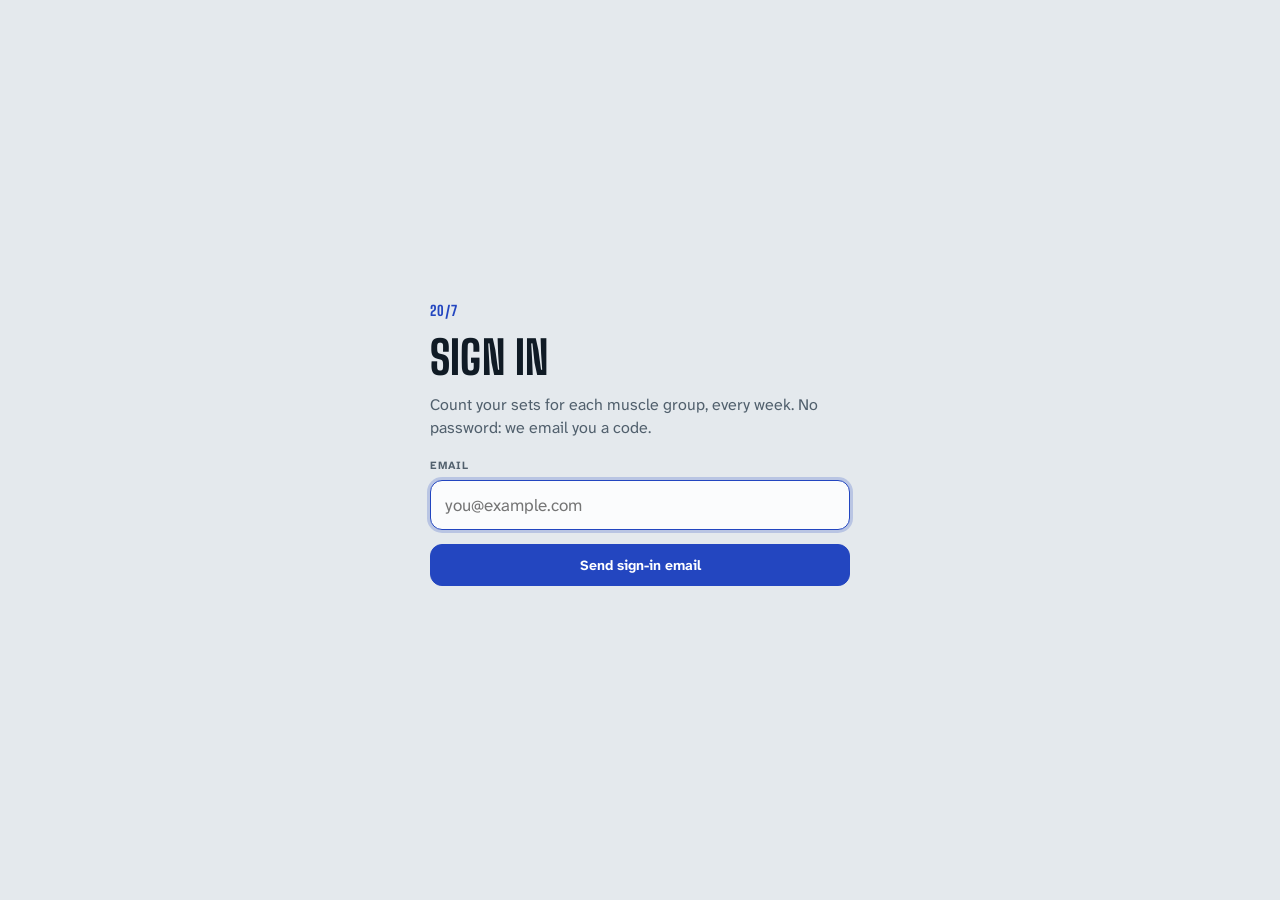
==== web/index.html @ db750501 "Add the web app: sign-in, setup, sets with undo, history, settings - Sign-in by email code, with lin" ====
<!doctype html>
<html lang="en">
<head>
<meta charset="utf-8">
<meta name="viewport" content="width=device-width, initial-scale=1, viewport-fit=cover">
<title>20/7</title>
<meta name="description" content="Count your sets for each muscle group, every week.">
<meta name="color-scheme" content="light dark">
<meta name="theme-color" content="#E4E9ED" media="(prefers-color-scheme: light)">
<meta name="theme-color" content="#0B1013" media="(prefers-color-scheme: dark)">
<meta name="mobile-web-app-capable" content="yes">
<meta name="apple-mobile-web-app-capable" content="yes">
<meta name="apple-mobile-web-app-title" content="20/7">
<meta name="apple-mobile-web-app-status-bar-style" content="default">
<link rel="manifest" href="manifest.webmanifest">
<link rel="icon" href="icons/favicon-32.png" sizes="32x32" type="image/png">
<link rel="apple-touch-icon" href="icons/apple-touch-icon.png">
<link rel="preload" href="fonts/big-shoulders-display-latin-800-normal.woff2" as="font" type="font/woff2" crossorigin>
<link rel="preload" href="fonts/atkinson-hyperlegible-next-latin-400-normal.woff2" as="font" type="font/woff2" crossorigin>
<link rel="stylesheet" href="css/app.css">
<script src="vendor/supabase-2.119.0.js" defer></script>
<script type="module" src="js/main.js"></script>
</head>
<body>
<div id="app"></div>
<noscript><p class="noscript">20/7 needs JavaScript turned on.</p></noscript>
</body>
</html>
---- web/css/app.css ----
/* 20/7 — a ruled whiteboard on a cool wall. Pencilled marks show the target,
   marker strokes show the sets done, green means a group reached its goal. */

@font-face{font-family:"Big Shoulders Display";font-style:normal;font-weight:700;font-display:swap;src:url(../fonts/big-shoulders-display-latin-700-normal.woff2) format("woff2")}
@font-face{font-family:"Big Shoulders Display";font-style:normal;font-weight:800;font-display:swap;src:url(../fonts/big-shoulders-display-latin-800-normal.woff2) format("woff2")}
@font-face{font-family:"Atkinson Hyperlegible Next";font-style:normal;font-weight:400;font-display:swap;src:url(../fonts/atkinson-hyperlegible-next-latin-400-normal.woff2) format("woff2")}
@font-face{font-family:"Atkinson Hyperlegible Next";font-style:normal;font-weight:700;font-display:swap;src:url(../fonts/atkinson-hyperlegible-next-latin-700-normal.woff2) format("woff2")}

:root{
  color-scheme:light;
  --wall:#E4E9ED;--board:#FBFCFD;--tray:#EEF2F5;--ink:#101B25;--ink-2:#51606D;--ghost:#C9D2D9;--rule:#D6DDE3;--frame:#B9C4CD;
  --hover:rgba(16,27,37,.035);--press:rgba(16,27,37,.075);--mark:#2346C0;--on-mark:#FFFFFF;--done:#12783A;--done-wash:#E7F3EB;
  --over:#A8520A;--danger:#B42318;--shadow:rgba(16,27,37,.22);
  --display:"Big Shoulders Display","Arial Narrow","Roboto Condensed","Helvetica Neue",sans-serif;
  --body:"Atkinson Hyperlegible Next",system-ui,-apple-system,"Segoe UI",Roboto,sans-serif;
  --tabs-h:58px;
}
@media (prefers-color-scheme:dark){
  :root:not([data-theme="light"]){
    color-scheme:dark;
    --wall:#0B1013;--board:#141C21;--tray:#10171B;--ink:#ECF0F2;--ink-2:#96A4AF;--ghost:#34424B;--rule:#25313A;--frame:#2F3C46;
    --hover:rgba(236,240,242,.035);--press:rgba(236,240,242,.08);--mark:#93AEFF;--on-mark:#0B1013;--done:#5CD192;--done-wash:#10261A;
    --over:#F1A452;--danger:#FF8A7A;--shadow:rgba(0,0,0,.55);
  }
}
:root[data-theme="dark"]{
  color-scheme:dark;
  --wall:#0B1013;--board:#141C21;--tray:#10171B;--ink:#ECF0F2;--ink-2:#96A4AF;--ghost:#34424B;--rule:#25313A;--frame:#2F3C46;
  --hover:rgba(236,240,242,.035);--press:rgba(236,240,242,.08);--mark:#93AEFF;--on-mark:#0B1013;--done:#5CD192;--done-wash:#10261A;
  --over:#F1A452;--danger:#FF8A7A;--shadow:rgba(0,0,0,.55);
}

*,*::before,*::after{box-sizing:border-box}
html{-webkit-text-size-adjust:100%;text-size-adjust:100%;background:var(--wall)}
body{margin:0;min-height:100vh;min-height:100dvh;background:var(--wall);color:var(--ink);font-family:var(--body);font-size:15px;line-height:1.45}
p,h1,h2,h3{margin:0}
a{color:var(--mark)}
button{font:inherit;color:inherit;background:none;border:0;margin:0;padding:0;cursor:pointer;-webkit-tap-highlight-color:transparent;touch-action:manipulation}
button:disabled{cursor:default}
input{font:inherit;color:inherit}
:focus-visible{outline:2px solid var(--mark);outline-offset:2px}
[hidden]{display:none!important}
.icon{width:20px;height:20px;display:block;flex:none}
.icon path{fill:none;stroke:currentColor;stroke-width:2.2;stroke-linecap:round;stroke-linejoin:round}
.tick{width:16px;height:16px;flex:none;display:none}
.tick path{fill:none;stroke:currentColor;stroke-width:2.4;stroke-linecap:round;stroke-linejoin:round}
.muted{color:var(--ink-2)}
.small{font-size:13px}
.noscript{padding:16px}
.sr-only{position:absolute;width:1px;height:1px;margin:-1px;padding:0;overflow:hidden;clip:rect(0 0 0 0);white-space:nowrap;border:0}

/* ---------- page frame ---------- */
.page{max-width:640px;margin:0 auto;display:flex;flex-direction:column;gap:14px;
  padding:calc(18px + env(safe-area-inset-top,0px)) max(16px,env(safe-area-inset-right,0px)) 28px max(16px,env(safe-area-inset-left,0px))}
.frame .page{padding-bottom:calc(var(--tabs-h) + 28px + env(safe-area-inset-bottom,0px))}
.splash{min-height:100vh;min-height:100dvh;justify-content:center;align-items:center;text-align:center}
.splash .hint{border:0}

.top{display:flex;align-items:flex-end;justify-content:space-between;gap:12px 16px;flex-wrap:wrap}
.week{min-width:0}
.brand{font:800 14px/1 var(--display);letter-spacing:.08em;color:var(--mark)}
h1{margin:5px 0 0;font:800 46px/.92 var(--display);letter-spacing:.005em;text-transform:uppercase;text-wrap:balance}
.top-bar{flex:1 0 100%;display:flex;align-items:center;justify-content:space-between;gap:12px;margin-bottom:-6px}
.week-arrows{display:flex;gap:6px}
.week-arrows .ibtn{width:36px;height:36px;border-radius:10px;background:var(--board)}
h1.long{font-size:36px}
.week-meta{margin-top:7px;color:var(--ink-2);font-size:14px}
.label{font:700 11px/1.2 var(--body);letter-spacing:.09em;text-transform:uppercase;color:var(--ink-2)}

.goal{display:grid;justify-items:end;gap:5px}
.stepper{display:flex;align-items:center;gap:4px}
.step{width:40px;height:40px;border-radius:12px;border:1.5px solid var(--frame);background:var(--board);display:grid;place-items:center;color:var(--ink)}
.step:disabled{opacity:.35}
.step:not(:disabled):active{box-shadow:inset 0 0 0 100px var(--press)}
.goal-value{font:800 34px/1 var(--display);min-width:2.1ch;text-align:center;font-variant-numeric:tabular-nums}
.goal-value.small{font-size:24px;min-width:3.6ch}
.goal-unit{font-size:12.5px;color:var(--ink-2)}

/* ---------- the board ---------- */
.board{background:var(--board);border:1.5px solid var(--frame);border-radius:18px;overflow:hidden;box-shadow:0 1.5px 0 var(--frame),0 14px 28px -22px var(--shadow)}
.summary{display:grid;grid-template-columns:repeat(2,1fr);border-bottom:1px solid var(--rule)}
.summary.cols-3{grid-template-columns:repeat(3,1fr)}
.stat{display:flex;flex-wrap:wrap;align-items:baseline;gap:2px 8px;padding:11px 14px;min-width:0}
.stat+.stat{border-left:1px solid var(--rule)}
.stat-value{font:800 24px/1 var(--display)}
.stat-value small{font:700 16px/1 var(--display);color:var(--ink-2)}
.hint{padding:10px 14px;border-bottom:1px solid var(--rule);color:var(--ink-2);font-size:14px}
.hint.tip{display:flex;align-items:center;justify-content:space-between;gap:12px;background:color-mix(in oklab,var(--mark) 9%,var(--board));color:var(--ink)}
.hint.tip p{font-weight:700}

.grid{display:grid;grid-template-columns:1fr 1fr;gap:1px;background:var(--rule)}
.cell{position:relative;min-width:0;background:var(--board);padding:11px 12px 13px;display:flex;flex-direction:column;gap:4px;-webkit-user-select:none;user-select:none;-webkit-touch-callout:none;transition:background-color .15s ease,box-shadow .1s ease}
.cell:last-child:nth-child(odd){grid-column:1 / -1}
.cell[data-state="done"]{background:var(--done-wash)}
@media (hover:hover){.cell:has(>.cell-add:hover){box-shadow:inset 0 0 0 100vmax var(--hover)}}
.cell:has(>.cell-add:active){box-shadow:inset 0 0 0 100vmax var(--press)}
.cell.coach{box-shadow:inset 0 0 0 2.5px var(--mark);animation:coach 1.6s ease-in-out infinite}
@keyframes coach{50%{box-shadow:inset 0 0 0 2.5px transparent}}
.cell-add{position:absolute;inset:0;z-index:1}
.cell-add:focus-visible{outline-offset:-4px;border-radius:6px}
.cell-name{display:flex;align-items:center;gap:5px;min-width:0;font:700 19px/1.05 var(--display);letter-spacing:.05em;text-transform:uppercase;overflow-wrap:anywhere}
.cell-name .own{color:var(--ink-2)}
.cell-name .own .icon{width:15px;height:15px}
.tick-wrap{display:contents}
.cell[data-state="done"] .cell-name{color:var(--done)}
.cell[data-state="done"] .tick{display:block}
.cell-row{display:flex;align-items:center;justify-content:space-between;gap:8px}
.count{display:flex;align-items:baseline;min-width:0;font-variant-numeric:tabular-nums}
.count .n{display:inline-block;font:800 40px/1 var(--display);transform-origin:20% 90%}
.count .n.pop{animation:pop .22s ease-out}
.count .of{margin-left:1px;font:700 18px/1 var(--display);color:var(--ink-2)}
.count .extra{margin-left:7px;align-self:center;padding:3px 7px;border:1.5px solid currentColor;border-radius:999px;font:700 12px/1 var(--body);color:var(--over)}
.cell-sub{position:relative;z-index:2;flex:none;width:40px;height:40px;border-radius:12px;border:1px solid var(--rule);background:transparent;color:var(--ink-2);display:grid;place-items:center}
.cell-sub:disabled{opacity:.3}
.cell-sub:not(:disabled):active{box-shadow:inset 0 0 0 100px var(--press)}
.glow:not(:disabled){box-shadow:0 0 0 2.5px var(--mark)}
.tally{display:flex;flex-wrap:wrap;gap:4px 5px;min-height:21px;margin-top:2px}
.gate{flex:none;width:25px;height:21px;overflow:visible}
.gate path{fill:none;stroke-linecap:round;stroke-linejoin:round}
.gate .g path{stroke:var(--ghost);stroke-width:1.6}
.gate .i path{stroke:var(--mark);stroke-width:2.4}
.cell[data-state="done"] .gate .i path{stroke:var(--done)}
.gate .i path.x,.cell[data-state="done"] .gate .i path.x{stroke:var(--over)}
.gate .i path.fresh{stroke-dasharray:1;animation:draw .24s cubic-bezier(.3,.7,.4,1) both}
@keyframes draw{from{stroke-dashoffset:1}to{stroke-dashoffset:0}}
@keyframes pop{0%{transform:scale(1)}40%{transform:scale(1.1)}100%{transform:scale(1)}}

.tray{display:flex;align-items:center;justify-content:space-between;gap:8px;padding:8px 10px;background:var(--tray);border-top:1px solid var(--rule)}
.tray-btn{display:inline-flex;align-items:center;gap:7px;min-height:42px;min-width:0;padding:0 14px;border-radius:12px;font:700 14px/1 var(--body);color:var(--ink-2)}
.tray-btn .icon{width:18px;height:18px}
.tray-btn:not(:disabled):active{box-shadow:inset 0 0 0 100px var(--press)}
.tray-btn:disabled{opacity:.45}
@media (hover:hover){.tray-btn:not(:disabled):hover{color:var(--ink);background:var(--hover)}}
.tray-btn.primary,.tray-btn.primary:hover{background:var(--mark);color:var(--on-mark);padding:0 18px}
.tray-btn.undo{max-width:62%}
.undo-what{font-weight:400;white-space:nowrap;overflow:hidden;text-overflow:ellipsis;min-width:0}
.tray-btn.undo.glow{box-shadow:0 0 0 2.5px var(--mark)}

.recap{display:flex;align-items:flex-start;justify-content:space-between;gap:10px;padding:12px 10px 12px 14px;border-radius:16px;
  background:color-mix(in oklab,var(--mark) 8%,var(--board));border:1.5px solid color-mix(in oklab,var(--mark) 35%,var(--frame))}
.recap-body{display:grid;gap:4px}
.recap-line{font-weight:700}
.recap-link{font-size:14px;font-weight:700}

.foot{display:flex;flex-wrap:wrap;justify-content:space-between;gap:6px 16px;padding-inline:2px;color:var(--ink-2);font-size:12.5px}
.foot a{color:var(--ink-2)}
.sync{display:flex;align-items:center;gap:8px}
.dot{flex:none;width:8px;height:8px;border-radius:50%;background:var(--ghost)}
.sync[data-state="saved"] .dot{background:var(--done)}
.sync[data-state="saving"] .dot{background:var(--mark)}
.sync[data-state="offline"] .dot,.sync[data-state="error"] .dot,.sync[data-state="expired"] .dot{background:var(--over)}

/* ---------- bottom tabs ---------- */
.tabs{position:fixed;left:0;right:0;bottom:0;z-index:20;display:flex;justify-content:center;gap:4px;
  padding:6px max(8px,env(safe-area-inset-right,0px)) calc(6px + env(safe-area-inset-bottom,0px)) max(8px,env(safe-area-inset-left,0px));
  background:color-mix(in oklab,var(--board) 92%,transparent);border-top:1px solid var(--rule);
  -webkit-backdrop-filter:blur(12px);backdrop-filter:blur(12px)}
.tab{flex:1;max-width:160px;min-height:46px;display:flex;flex-direction:column;align-items:center;justify-content:center;gap:3px;border-radius:12px;
  color:var(--ink-2);text-decoration:none;font:700 11.5px/1 var(--body);letter-spacing:.02em}
.tab .icon{width:22px;height:22px}
.tab[aria-current="page"]{color:var(--mark)}
.tab:active{background:var(--press)}

/* ---------- toasts ---------- */
.toasts{position:fixed;left:0;right:0;z-index:40;display:flex;justify-content:center;pointer-events:none;
  bottom:calc(var(--tabs-h) + 14px + env(safe-area-inset-bottom,0px));padding:0 16px}
.toast{pointer-events:auto;display:flex;align-items:center;gap:6px;max-width:min(560px,100%);min-height:46px;padding:4px 4px 4px 16px;border-radius:14px;
  background:var(--ink);color:var(--board);box-shadow:0 10px 30px -12px var(--shadow);animation:rise .18s ease-out}
.toast-text{font-weight:700;font-size:14.5px;padding:8px 0}
.toast-btn{flex:none;min-height:38px;padding:0 14px;border-radius:10px;font-weight:700;color:var(--board);text-decoration:underline;text-underline-offset:3px}
.toast-btn:active{background:rgba(127,127,127,.25)}
@keyframes rise{from{transform:translateY(8px);opacity:0}}

/* ---------- buttons and fields ---------- */
.btn{display:inline-flex;align-items:center;justify-content:center;gap:7px;min-height:42px;padding:0 15px;border-radius:12px;border:1.5px solid var(--frame);
  background:var(--board);font:700 14px/1 var(--body);color:var(--ink);text-align:center;white-space:nowrap}
.btn .icon{width:18px;height:18px}
.btn:not(:disabled):active{box-shadow:inset 0 0 0 100px var(--press)}
.btn:disabled{opacity:.5}
.btn.primary{background:var(--mark);border-color:var(--mark);color:var(--on-mark)}
.btn.danger{color:var(--danger);border-color:color-mix(in oklab,var(--danger) 45%,var(--frame))}
.sheet-actions .btn.danger{background:var(--danger);border-color:var(--danger);color:var(--board)}
.btn.wide{width:100%}
.btn.big{min-height:52px;font-size:16px}
.btn-row{display:flex;flex-wrap:wrap;gap:8px}
.link-btn{font-weight:700;font-size:14px;color:var(--mark);padding:6px 2px;text-decoration:underline;text-underline-offset:3px;white-space:nowrap}
.link-btn:disabled{color:var(--ink-2);text-decoration:none}
.input{width:100%;height:50px;padding:0 14px;border:1.5px solid var(--frame);border-radius:12px;background:var(--board);color:var(--ink);font-size:17px}
.input:focus{outline:none;border-color:var(--mark);box-shadow:0 0 0 3px color-mix(in srgb,var(--mark) 22%,transparent)}
.input.code{font:800 30px/1 var(--display);letter-spacing:.3em;text-align:center}
.input.code::placeholder{color:var(--ghost)}
.field{width:100%;min-width:0;height:44px;padding:0 11px;border:1.5px solid var(--rule);border-radius:10px;background:var(--board);color:var(--ink);font:700 20px/1 var(--display);letter-spacing:.05em;text-transform:uppercase}
.field::placeholder{font:400 15px/1 var(--body);letter-spacing:0;text-transform:none;color:var(--ink-2);opacity:.85}
.field:focus{outline:none;border-color:var(--mark);box-shadow:0 0 0 3px color-mix(in srgb,var(--mark) 22%,transparent)}
.ibtn{flex:none;width:40px;height:40px;border-radius:10px;border:1px solid var(--rule);display:grid;place-items:center;color:var(--ink-2)}
.ibtn.small{width:34px;height:34px}
.ibtn.small .icon{width:16px;height:16px}
.ibtn.on{color:var(--mark);border-color:color-mix(in oklab,var(--mark) 50%,var(--rule));background:color-mix(in oklab,var(--mark) 8%,var(--board))}
.ibtn:disabled{opacity:.28}
.ibtn:not(:disabled):active{box-shadow:inset 0 0 0 100px var(--press)}
@media (hover:hover){.ibtn:not(:disabled):hover{color:var(--ink);border-color:var(--frame)}}

/* ---------- sheets (dialogs) ---------- */
.sheet{width:min(600px,calc(100vw - 20px));max-height:calc(100dvh - 24px);padding:0;border:1.5px solid var(--frame);border-radius:18px;background:var(--board);color:var(--ink);
  box-shadow:0 24px 60px -20px var(--shadow);overflow:auto}
.sheet::backdrop{background:rgba(8,12,16,.45)}
@media (max-width:560px){
  .sheet{width:100vw;max-width:100vw;margin:auto 0 0;border-radius:18px 18px 0 0;border-bottom:0;padding-bottom:env(safe-area-inset-bottom,0px);max-height:92dvh}
}
.sheet-title{font:800 26px/1 var(--display);letter-spacing:.01em;text-transform:uppercase}
.confirm{display:grid;gap:12px;padding:18px 16px 16px}
.sheet-text{color:var(--ink-2)}
.sheet-actions{display:flex;justify-content:flex-end;gap:8px;flex-wrap:wrap;margin-top:6px}

/* ---------- group editor ---------- */
.ed-head{display:grid;gap:6px;padding:16px 14px 12px;border-bottom:1px solid var(--rule)}
.ed-head-row{display:flex;align-items:baseline;justify-content:space-between;gap:12px}
.ed-count{font-size:13px;color:var(--ink-2);white-space:nowrap}
.ed-note{color:var(--ink-2);font-size:14px;max-width:60ch}
.ed-presets{display:flex;flex-wrap:wrap;align-items:center;gap:8px 12px;padding:10px 14px;border-bottom:1px solid var(--rule)}
.chips{display:flex;flex-wrap:wrap;gap:8px}
.chip{display:inline-flex;align-items:center;gap:7px;min-height:38px;padding:0 13px;border-radius:999px;border:1.5px solid var(--frame);background:var(--board);font:700 14px/1 var(--body);color:var(--ink)}
.chip-n{font:800 17px/1 var(--display);color:var(--ink-2)}
.chip .tick{width:15px;height:15px}
.chip[aria-current="true"]{border-color:var(--mark);color:var(--mark)}
.chip[aria-current="true"] .chip-n{color:var(--mark)}
.chip[aria-current="true"] .tick{display:block}
.chip:active{box-shadow:inset 0 0 0 100px var(--press)}
.ed-list{list-style:none;margin:0;padding:0}
.erow{display:grid;grid-template-columns:minmax(0,1fr) repeat(4,40px);gap:6px;align-items:start;padding:8px 10px 8px 12px;border-bottom:1px solid var(--rule)}
.erow .ibtn{margin-top:2px}
.erow-main{display:grid;gap:4px;min-width:0}
.erow-sub{padding-left:2px;font-size:12.5px;color:var(--ink-2)}
.own-target{display:flex;align-items:center;gap:6px}
.mini{width:30px;height:30px;border-radius:9px;border:1.5px solid var(--frame);display:grid;place-items:center;color:var(--ink)}
.mini .icon{width:16px;height:16px}
.mini:disabled{opacity:.35}
.mini-value{font:800 22px/1 var(--display);min-width:2ch;text-align:center;font-variant-numeric:tabular-nums;color:var(--mark)}
.ed-add{display:grid;grid-template-columns:minmax(0,1fr) auto;gap:6px;align-items:center;padding:10px 10px 10px 12px;border-bottom:1px solid var(--rule)}
.ed-add .field{border-style:dashed;border-color:var(--frame)}
.ed-add .field:focus{border-style:solid;border-color:var(--mark)}
.add-btn{display:inline-flex;align-items:center;gap:6px;height:44px;padding:0 14px 0 11px;border-radius:10px;border:1.5px solid var(--frame);font:700 14px/1 var(--body)}
.add-btn .icon{width:18px;height:18px}
.add-btn:active{box-shadow:inset 0 0 0 100px var(--press)}
.ed-unlock{display:flex;align-items:center;gap:10px;flex-wrap:wrap;padding:6px 14px;border-bottom:1px solid var(--rule)}
.ed-error{padding:10px 14px;border-bottom:1px solid var(--rule);color:var(--over);font-weight:700;font-size:14px}
.editor .tray{border-top:0;position:sticky;bottom:0}

/* ---------- sign-in ---------- */
.auth{min-height:100vh;min-height:100dvh;justify-content:center}
.auth-card{display:grid;gap:14px;width:100%;max-width:420px;margin:0 auto}
.lead{color:var(--ink-2);font-size:16px}
.lead strong{color:var(--ink);overflow-wrap:anywhere}
.auth-form{display:grid;gap:8px;margin-top:6px}
.auth-form .btn{margin-top:6px}
.form-msg{color:var(--over);font-weight:700;font-size:14px}
.auth-links{display:flex;justify-content:space-between;gap:12px;flex-wrap:wrap}

/* ---------- setup ---------- */
.setup-step{display:grid;gap:12px;padding:14px}
.step-title{display:flex;align-items:center;gap:10px;font:800 22px/1.05 var(--display);letter-spacing:.02em;text-transform:uppercase}
.step-n{flex:none;display:grid;place-items:center;width:28px;height:28px;border-radius:50%;background:var(--mark);color:var(--on-mark);font:800 16px/1 var(--display)}
.choices{display:grid;gap:8px}
.choice{display:flex;align-items:flex-start;gap:12px;text-align:left;padding:12px;border:1.5px solid var(--rule);border-radius:14px;background:var(--board)}
.choice[aria-checked="true"]{border-color:var(--mark);background:color-mix(in oklab,var(--mark) 7%,var(--board))}
.choice-dot{flex:none;margin-top:2px;width:20px;height:20px;border-radius:50%;border:2px solid var(--frame)}
.choice[aria-checked="true"] .choice-dot{border:6px solid var(--mark)}
.choice-body{display:grid;gap:3px;min-width:0}
.choice-name{font:800 19px/1.05 var(--display);letter-spacing:.04em;text-transform:uppercase}
.choice-note{color:var(--ink-2);font-size:14px}
.choice:active{box-shadow:inset 0 0 0 100px var(--press)}
.seg{display:inline-flex;padding:3px;gap:3px;border-radius:12px;background:var(--tray);border:1px solid var(--rule);justify-self:start}
.seg-btn{min-height:38px;padding:0 16px;border-radius:9px;font:700 14px/1 var(--body);color:var(--ink-2)}
.seg-btn[aria-checked="true"],.seg-btn[aria-selected="true"]{background:var(--board);color:var(--ink);box-shadow:0 1px 0 var(--frame),0 0 0 1px var(--frame)}
.setup-goal{display:flex;align-items:center;gap:12px;flex-wrap:wrap}

/* ---------- settings ---------- */
.panel{display:grid}
.panel-title{padding:14px 14px 4px;font:800 22px/1.05 var(--display);letter-spacing:.02em;text-transform:uppercase}
.panel-head{display:flex;align-items:center;justify-content:space-between;gap:10px;padding-right:10px}
.panel-note{padding:0 14px 10px;color:var(--ink-2);font-size:14px}
.srow{display:flex;align-items:center;justify-content:space-between;gap:10px 16px;flex-wrap:wrap;padding:12px 14px;border-top:1px solid var(--rule)}
.panel-title+.srow{border-top:0}
.srow-text{display:grid;gap:2px;min-width:0;flex:1 1 220px}
.srow-title{font-weight:700}
.srow-note{color:var(--ink-2);font-size:13.5px;overflow-wrap:anywhere}
.switch{position:relative;flex:none;width:52px;height:32px;border-radius:999px;background:var(--ghost);transition:background-color .15s ease}
.switch[aria-checked="true"]{background:var(--mark)}
.switch-knob{position:absolute;top:3px;left:3px;width:26px;height:26px;border-radius:50%;background:var(--board);box-shadow:0 1px 3px var(--shadow);transition:transform .15s ease}
.switch[aria-checked="true"] .switch-knob{transform:translateX(20px)}
.about{justify-content:space-between}

/* ---------- history ---------- */
.stack{display:flex;flex-direction:column;gap:14px}
.tabs-seg{align-self:end}
.heat{display:grid;gap:3px;padding:6px 14px 4px;--name:84px}
.heat-row{display:grid;grid-template-columns:var(--name) repeat(var(--cols),minmax(0,1fr));gap:3px;align-items:center}
.heat-name{display:flex;align-items:center;min-width:0;height:26px;padding-right:6px;text-align:left;font:700 14px/1 var(--display);letter-spacing:.05em;text-transform:uppercase;color:var(--ink)}
.heat-name span{white-space:nowrap;overflow:hidden;text-overflow:ellipsis}
.heat-name .removed{color:var(--ink-2);text-decoration:line-through;text-decoration-thickness:1.5px}
.heat-name.on{color:var(--mark);text-decoration:underline;text-underline-offset:3px}
.hc{display:grid;place-items:center;height:22px;border-radius:4px;background:var(--tray);border:0;padding:0;color:var(--on-mark)}
.hc[data-l="1"]{background:color-mix(in oklab,var(--mark) 22%,var(--board))}
.hc[data-l="2"]{background:color-mix(in oklab,var(--mark) 42%,var(--board))}
.hc[data-l="3"]{background:color-mix(in oklab,var(--mark) 62%,var(--board))}
.hc[data-l="4"]{background:color-mix(in oklab,var(--mark) 82%,var(--board))}
.hc[data-l="5"]{background:var(--mark)}
.hc .tick{display:block;width:13px;height:13px}
.hc.none{background:transparent;box-shadow:inset 0 0 0 1px var(--rule)}
button.hc:hover,button.hc:focus-visible{outline:2px solid var(--ink);outline-offset:1px}
.heat-head{margin-top:2px}
.heat-x{display:flex;justify-content:center;font-size:10.5px;color:var(--ink-2);white-space:nowrap;font-variant-numeric:tabular-nums}
.heat-x:last-child{justify-content:flex-end}
.heat-legend{display:flex;align-items:center;gap:6px;flex-wrap:wrap;padding:4px 14px 10px;color:var(--ink-2);font-size:12px}
.heat-legend .hc{width:18px;height:14px}
.heat-legend .hc .tick{width:11px;height:11px}
.readout{padding:6px 14px 8px;font-size:14px;font-weight:700;min-height:1.45em;color:var(--ink)}
.chart{display:grid}
.plot{padding:0 14px 0 8px;min-width:0}
.plot svg{display:block;max-width:100%;height:auto;touch-action:pan-y}
.plot svg:focus-visible{outline:2px solid var(--mark);outline-offset:2px;border-radius:8px}
.plot .grid-line{stroke:var(--rule);stroke-width:1}
.plot .axis{fill:var(--ink-2);font:11px var(--body);font-variant-numeric:tabular-nums}
.plot .axis.strong{fill:var(--ink);font-weight:700}
.plot .bar{fill:var(--mark);transition:opacity .12s ease}
.plot .bar.dim{opacity:.45}
.plot .target{stroke:var(--ink);stroke-width:2;stroke-linecap:round}
.plot .target.dim{opacity:.45}
.plot .ref{stroke:var(--ink-2);stroke-width:1.5;stroke-dasharray:5 4}
.plot .hit{fill:transparent;cursor:crosshair}
.chart-key{display:flex;align-items:center;gap:6px;flex-wrap:wrap;padding:6px 14px 10px;color:var(--ink-2);font-size:12px}
.key-bar{display:inline-block;width:10px;height:12px;border-radius:3px 3px 0 0;background:var(--mark)}
.key-line{display:inline-block;width:14px;height:2px;border-radius:2px;background:var(--ink);margin-left:6px}
.table-view{border-top:1px solid var(--rule);font-size:13px}
.table-view summary{padding:10px 14px;cursor:pointer;color:var(--ink-2);font-weight:700}
.table-scroll{overflow-x:auto;padding:0 14px 12px}
.table-view table{border-collapse:collapse;font-variant-numeric:tabular-nums}
.table-view th,.table-view td{padding:4px 8px;border-bottom:1px solid var(--rule);text-align:right;white-space:nowrap}
.table-view th[scope="row"],.table-view thead th:first-child{text-align:left}
.log-day{border-top:1px solid var(--rule)}
.log-date{padding:10px 14px 4px}
.log-list{list-style:none;margin:0;padding:0 0 6px}
.log-row{display:grid;grid-template-columns:48px minmax(0,1fr) 34px;gap:8px;align-items:center;padding:4px 10px 4px 14px;min-height:42px}
.log-time{color:var(--ink-2);font-size:13px;font-variant-numeric:tabular-nums}
.log-text{display:grid;min-width:0}
.log-text>span:first-child{font-weight:700;overflow-wrap:anywhere}
.log-row:not(.kind-set) .log-text>span:first-child{font-weight:400}
.log-meta{color:var(--ink-2);font-size:12.5px}
.log .tray{justify-content:center}

@media (max-width:359px){
  h1{font-size:40px}
  .cell{padding-inline:10px}
  .cell-name{font-size:17px}
  .count .n{font-size:36px}
  .erow{grid-template-columns:minmax(0,1fr) repeat(4,34px);gap:4px}
  .erow .ibtn{width:34px}
  .heat{--name:66px}
}
@media (prefers-reduced-motion:reduce){
  *,*::before,*::after{animation:none!important;transition:none!important}
}
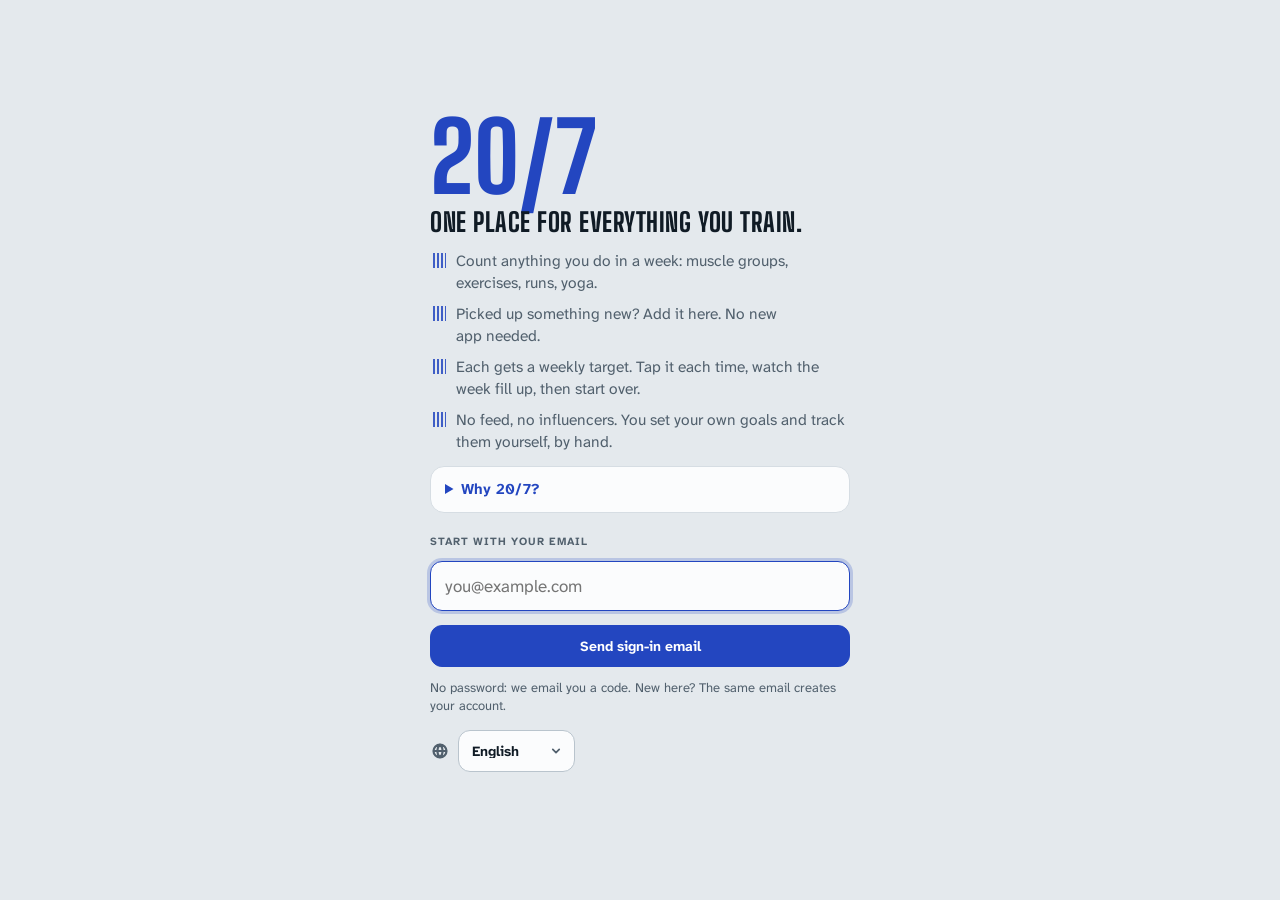
==== commit 366c3a60: "Speak eight more languages, and broaden the welcome text Every word on screen now comes from a dicti" ====
--- a/web/index.html
+++ b/web/index.html
@@ -4,7 +4,7 @@
 <meta charset="utf-8">
 <meta name="viewport" content="width=device-width, initial-scale=1, viewport-fit=cover">
 <title>20/7</title>
-<meta name="description" content="Count your sets for each muscle group, every week.">
+<meta name="description" content="One place for everything you train, counted week by week.">
 <meta name="color-scheme" content="light dark">
 <meta name="theme-color" content="#E4E9ED" media="(prefers-color-scheme: light)">
 <meta name="theme-color" content="#0B1013" media="(prefers-color-scheme: dark)">
--- a/web/css/app.css
+++ b/web/css/app.css
@@ -78,15 +78,13 @@
 
 /* ---------- the board ---------- */
 .board{background:var(--board);border:1.5px solid var(--frame);border-radius:18px;overflow:hidden;box-shadow:0 1.5px 0 var(--frame),0 14px 28px -22px var(--shadow)}
-.summary{display:grid;grid-template-columns:repeat(2,1fr);border-bottom:1px solid var(--rule)}
+.summary{display:grid;grid-template-columns:repeat(2,1fr);gap:1px;background:var(--rule);border-bottom:1px solid var(--rule)}
+.summary.cols-1{grid-template-columns:1fr}
 .summary.cols-3{grid-template-columns:repeat(3,1fr)}
-.stat{display:flex;flex-wrap:wrap;align-items:baseline;gap:2px 8px;padding:11px 14px;min-width:0}
-.stat+.stat{border-left:1px solid var(--rule)}
+.stat{display:flex;flex-wrap:wrap;align-items:baseline;gap:2px 8px;padding:11px 14px;min-width:0;background:var(--board)}
 .stat-value{font:800 24px/1 var(--display)}
 .stat-value small{font:700 16px/1 var(--display);color:var(--ink-2)}
 .hint{padding:10px 14px;border-bottom:1px solid var(--rule);color:var(--ink-2);font-size:14px}
-.hint.tip{display:flex;align-items:center;justify-content:space-between;gap:12px;background:color-mix(in oklab,var(--mark) 9%,var(--board));color:var(--ink)}
-.hint.tip p{font-weight:700}
 
 .grid{display:grid;grid-template-columns:1fr 1fr;gap:1px;background:var(--rule)}
 .cell{position:relative;min-width:0;background:var(--board);padding:11px 12px 13px;display:flex;flex-direction:column;gap:4px;-webkit-user-select:none;user-select:none;-webkit-touch-callout:none;transition:background-color .15s ease,box-shadow .1s ease}
@@ -94,8 +92,6 @@
 .cell[data-state="done"]{background:var(--done-wash)}
 @media (hover:hover){.cell:has(>.cell-add:hover){box-shadow:inset 0 0 0 100vmax var(--hover)}}
 .cell:has(>.cell-add:active){box-shadow:inset 0 0 0 100vmax var(--press)}
-.cell.coach{box-shadow:inset 0 0 0 2.5px var(--mark);animation:coach 1.6s ease-in-out infinite}
-@keyframes coach{50%{box-shadow:inset 0 0 0 2.5px transparent}}
 .cell-add{position:absolute;inset:0;z-index:1}
 .cell-add:focus-visible{outline-offset:-4px;border-radius:6px}
 .cell-name{display:flex;align-items:center;gap:5px;min-width:0;font:700 19px/1.05 var(--display);letter-spacing:.05em;text-transform:uppercase;overflow-wrap:anywhere}
@@ -113,7 +109,6 @@
 .cell-sub{position:relative;z-index:2;flex:none;width:40px;height:40px;border-radius:12px;border:1px solid var(--rule);background:transparent;color:var(--ink-2);display:grid;place-items:center}
 .cell-sub:disabled{opacity:.3}
 .cell-sub:not(:disabled):active{box-shadow:inset 0 0 0 100px var(--press)}
-.glow:not(:disabled){box-shadow:0 0 0 2.5px var(--mark)}
 .tally{display:flex;flex-wrap:wrap;gap:4px 5px;min-height:21px;margin-top:2px}
 .gate{flex:none;width:25px;height:21px;overflow:visible}
 .gate path{fill:none;stroke-linecap:round;stroke-linejoin:round}
@@ -125,6 +120,9 @@
 @keyframes draw{from{stroke-dashoffset:1}to{stroke-dashoffset:0}}
 @keyframes pop{0%{transform:scale(1)}40%{transform:scale(1.1)}100%{transform:scale(1)}}
 
+.section-label{padding:9px 14px 7px;border-top:1px solid var(--rule);border-bottom:1px solid var(--rule);background:var(--tray);
+  font:700 11px/1.2 var(--body);letter-spacing:.09em;text-transform:uppercase;color:var(--ink-2)}
+.grid+.section-label{border-top:0}
 .tray{display:flex;align-items:center;justify-content:space-between;gap:8px;padding:8px 10px;background:var(--tray);border-top:1px solid var(--rule)}
 .tray-btn{display:inline-flex;align-items:center;gap:7px;min-height:42px;min-width:0;padding:0 14px;border-radius:12px;font:700 14px/1 var(--body);color:var(--ink-2)}
 .tray-btn .icon{width:18px;height:18px}
@@ -133,8 +131,7 @@
 @media (hover:hover){.tray-btn:not(:disabled):hover{color:var(--ink);background:var(--hover)}}
 .tray-btn.primary,.tray-btn.primary:hover{background:var(--mark);color:var(--on-mark);padding:0 18px}
 .tray-btn.undo{max-width:62%}
-.undo-what{font-weight:400;white-space:nowrap;overflow:hidden;text-overflow:ellipsis;min-width:0}
-.tray-btn.undo.glow{box-shadow:0 0 0 2.5px var(--mark)}
+.undo-what{font-weight:400;white-space:nowrap;overflow:hidden;text-overflow:ellipsis;min-width:0;line-height:1.35}
 
 .recap{display:flex;align-items:flex-start;justify-content:space-between;gap:10px;padding:12px 10px 12px 14px;border-radius:16px;
   background:color-mix(in oklab,var(--mark) 8%,var(--board));border:1.5px solid color-mix(in oklab,var(--mark) 35%,var(--frame))}
@@ -160,6 +157,19 @@
 .tab .icon{width:22px;height:22px}
 .tab[aria-current="page"]{color:var(--mark)}
 .tab:active{background:var(--press)}
+
+/* ---------- tour ---------- */
+.tour-spot{position:fixed;z-index:30;border-radius:14px;pointer-events:none;box-shadow:0 0 0 2.5px var(--mark),0 0 0 9999px rgba(8,12,16,.48);
+  transition:left .2s ease,top .2s ease,width .2s ease,height .2s ease}
+.tour-card{position:fixed;z-index:31;width:min(340px,calc(100vw - 24px));display:grid;gap:6px;padding:14px 14px 12px;border-radius:16px;
+  background:var(--board);color:var(--ink);border:1.5px solid var(--frame);box-shadow:0 18px 40px -16px rgba(0,0,0,.5)}
+.tour-count{font:700 11px/1.2 var(--body);letter-spacing:.09em;text-transform:uppercase;color:var(--mark)}
+.tour-title{font:800 22px/1.05 var(--display);letter-spacing:.02em;text-transform:uppercase}
+.tour-text{color:var(--ink-2);font-size:15px}
+.tour-text .inline-icon{display:inline-grid;place-items:center;vertical-align:-4px;width:24px;height:24px;margin:0 1px;border-radius:7px;border:1px solid var(--rule);color:var(--ink)}
+.tour-text .inline-icon .icon{width:15px;height:15px}
+.tour-actions{display:flex;align-items:center;justify-content:space-between;gap:10px;margin-top:6px}
+.tour-nav{display:flex;gap:8px}
 
 /* ---------- toasts ---------- */
 .toasts{position:fixed;left:0;right:0;z-index:40;display:flex;justify-content:center;pointer-events:none;
@@ -214,7 +224,7 @@
 
 /* ---------- group editor ---------- */
 .ed-head{display:grid;gap:6px;padding:16px 14px 12px;border-bottom:1px solid var(--rule)}
-.ed-head-row{display:flex;align-items:baseline;justify-content:space-between;gap:12px}
+.ed-head-row{display:flex;flex-wrap:wrap;align-items:baseline;justify-content:space-between;gap:4px 12px}
 .ed-count{font-size:13px;color:var(--ink-2);white-space:nowrap}
 .ed-note{color:var(--ink-2);font-size:14px;max-width:60ch}
 .ed-presets{display:flex;flex-wrap:wrap;align-items:center;gap:8px 12px;padding:10px 14px;border-bottom:1px solid var(--rule)}
@@ -226,6 +236,12 @@
 .chip[aria-current="true"] .chip-n{color:var(--mark)}
 .chip[aria-current="true"] .tick{display:block}
 .chip:active{box-shadow:inset 0 0 0 100px var(--press)}
+.ed-section{border-bottom:1px solid var(--rule)}
+.ed-section-head{display:grid;gap:3px;padding:14px 14px 10px;border-bottom:1px solid var(--rule);background:var(--tray)}
+.ed-section-title{font:800 19px/1.05 var(--display);letter-spacing:.04em;text-transform:uppercase}
+.ed-empty{padding:12px 14px;border-bottom:1px solid var(--rule);color:var(--ink-2);font-size:14px}
+.ed-add:last-child{border-bottom:0}
+.erow.runs{grid-template-columns:minmax(0,1fr) repeat(3,40px)}
 .ed-list{list-style:none;margin:0;padding:0}
 .erow{display:grid;grid-template-columns:minmax(0,1fr) repeat(4,40px);gap:6px;align-items:start;padding:8px 10px 8px 12px;border-bottom:1px solid var(--rule)}
 .erow .ibtn{margin-top:2px}
@@ -256,6 +272,35 @@
 .form-msg{color:var(--over);font-weight:700;font-size:14px}
 .auth-links{display:flex;justify-content:space-between;gap:12px;flex-wrap:wrap}
 
+.welcome{gap:12px}
+.hero{margin:0;font:800 96px/.82 var(--display);letter-spacing:-.005em;color:var(--mark)}
+.tagline{font:800 26px/1.05 var(--display);letter-spacing:.02em;text-transform:uppercase}
+.welcome-list{margin:2px 0 0;padding:0;list-style:none;display:grid;gap:8px}
+.welcome-list li{text-wrap:pretty;position:relative;padding-left:26px;color:var(--ink-2);font-size:15.5px}
+.welcome-list li::before{content:"";position:absolute;left:2px;top:3px;width:14px;height:15px;
+  background:linear-gradient(var(--mark),var(--mark)) 1px 0/2px 100% no-repeat,linear-gradient(var(--mark),var(--mark)) 5px 0/2px 100% no-repeat,
+  linear-gradient(var(--mark),var(--mark)) 9px 0/2px 100% no-repeat,linear-gradient(var(--mark),var(--mark)) 13px 0/2px 100% no-repeat;opacity:.85}
+.why{border:1.5px solid var(--rule);border-radius:14px;padding:0 14px;background:var(--board)}
+.why summary{cursor:pointer;padding:12px 0;font-weight:700;color:var(--mark)}
+.why[open]{padding-bottom:12px}
+.why p{color:var(--ink-2);font-size:14.5px;margin-top:6px}
+.why-sources{font-size:13px}
+.auth-title{margin-top:10px;font:700 11px/1.2 var(--body);letter-spacing:.09em;text-transform:uppercase;color:var(--ink-2)}
+.welcome .auth-form{margin-top:0}
+/* Chinese and Japanese headings break at punctuation rather than inside a word. */
+:lang(zh) :is(h1,h2,h3,.tagline,.sheet-title,.tour-title),:lang(ja) :is(h1,h2,h3,.tagline,.sheet-title,.tour-title){word-break:keep-all;overflow-wrap:anywhere}
+.select-wrap{position:relative;display:inline-flex;align-items:center;max-width:100%}
+.select{min-height:42px;max-width:100%;padding:0 36px 0 13px;border:1.5px solid var(--frame);border-radius:12px;background:var(--board);color:var(--ink);font:700 14px/1 var(--body);-webkit-appearance:none;appearance:none;cursor:pointer}
+.select-chev{position:absolute;right:11px;pointer-events:none;color:var(--ink-2)}
+.select-chev .icon{width:16px;height:16px}
+.lang-pick{display:flex;align-items:center;gap:8px;margin-top:2px;color:var(--ink-2)}
+.input.area{height:auto;min-height:140px;padding:12px 14px;font-size:16px;line-height:1.4;resize:vertical}
+.install{display:flex;align-items:flex-start;justify-content:space-between;gap:10px;padding:12px 10px 12px 14px;border-radius:16px;background:var(--board);border:1.5px dashed var(--frame)}
+.install-body{display:grid;gap:6px;justify-items:start}
+.install-line{font-size:14.5px}
+.install-line .inline-icon,.tour-text .inline-icon{display:inline-grid;place-items:center;vertical-align:-4px;width:24px;height:24px;margin:0 1px;border-radius:7px;border:1px solid var(--rule);color:var(--ink)}
+.install-line .inline-icon .icon{width:15px;height:15px}
+
 /* ---------- setup ---------- */
 .setup-step{display:grid;gap:12px;padding:14px}
 .step-title{display:flex;align-items:center;gap:10px;font:800 22px/1.05 var(--display);letter-spacing:.02em;text-transform:uppercase}
@@ -269,6 +314,15 @@
 .choice-name{font:800 19px/1.05 var(--display);letter-spacing:.04em;text-transform:uppercase}
 .choice-note{color:var(--ink-2);font-size:14px}
 .choice:active{box-shadow:inset 0 0 0 100px var(--press)}
+.picks{display:grid;gap:8px}
+.pick{display:flex;align-items:center;justify-content:space-between;gap:10px;flex-wrap:wrap;min-height:50px;padding:6px 10px 6px 6px;border:1.5px solid var(--rule);border-radius:14px}
+.pick.on{border-color:var(--mark);background:color-mix(in oklab,var(--mark) 7%,var(--board))}
+.pick-toggle{display:flex;align-items:center;gap:10px;min-height:38px;padding:0 6px;font:800 19px/1 var(--display);letter-spacing:.04em;text-transform:uppercase;text-align:left}
+.pick-box{display:grid;place-items:center;width:22px;height:22px;border-radius:6px;border:2px solid var(--frame);color:var(--on-mark)}
+.pick.on .pick-box{background:var(--mark);border-color:var(--mark)}
+.pick.on .pick-box .tick{display:block;width:14px;height:14px}
+.pick-times{display:flex;align-items:center;gap:6px}
+.setup>.form-msg{padding:0 4px}
 .seg{display:inline-flex;padding:3px;gap:3px;border-radius:12px;background:var(--tray);border:1px solid var(--rule);justify-self:start}
 .seg-btn{min-height:38px;padding:0 16px;border-radius:9px;font:700 14px/1 var(--body);color:var(--ink-2)}
 .seg-btn[aria-checked="true"],.seg-btn[aria-selected="true"]{background:var(--board);color:var(--ink);box-shadow:0 1px 0 var(--frame),0 0 0 1px var(--frame)}
@@ -296,7 +350,7 @@
 .heat{display:grid;gap:3px;padding:6px 14px 4px;--name:84px}
 .heat-row{display:grid;grid-template-columns:var(--name) repeat(var(--cols),minmax(0,1fr));gap:3px;align-items:center}
 .heat-name{display:flex;align-items:center;min-width:0;height:26px;padding-right:6px;text-align:left;font:700 14px/1 var(--display);letter-spacing:.05em;text-transform:uppercase;color:var(--ink)}
-.heat-name span{white-space:nowrap;overflow:hidden;text-overflow:ellipsis}
+.heat-name span{white-space:nowrap;overflow:hidden;text-overflow:ellipsis;line-height:1.4}
 .heat-name .removed{color:var(--ink-2);text-decoration:line-through;text-decoration-thickness:1.5px}
 .heat-name.on{color:var(--mark);text-decoration:underline;text-underline-offset:3px}
 .hc{display:grid;place-items:center;height:22px;border-radius:4px;background:var(--tray);border:0;padding:0;color:var(--on-mark)}
@@ -304,10 +358,11 @@
 .hc[data-l="2"]{background:color-mix(in oklab,var(--mark) 42%,var(--board))}
 .hc[data-l="3"]{background:color-mix(in oklab,var(--mark) 62%,var(--board))}
 .hc[data-l="4"]{background:color-mix(in oklab,var(--mark) 82%,var(--board))}
-.hc[data-l="5"]{background:var(--mark)}
+.hc[data-l="5"]{background:var(--done);color:var(--board)}
 .hc .tick{display:block;width:13px;height:13px}
 .hc.none{background:transparent;box-shadow:inset 0 0 0 1px var(--rule)}
 button.hc:hover,button.hc:focus-visible{outline:2px solid var(--ink);outline-offset:1px}
+.heat-section{margin:8px 0 2px}
 .heat-head{margin-top:2px}
 .heat-x{display:flex;justify-content:center;font-size:10.5px;color:var(--ink-2);white-space:nowrap;font-variant-numeric:tabular-nums}
 .heat-x:last-child{justify-content:flex-end}
@@ -323,6 +378,7 @@
 .plot .axis{fill:var(--ink-2);font:11px var(--body);font-variant-numeric:tabular-nums}
 .plot .axis.strong{fill:var(--ink);font-weight:700}
 .plot .bar{fill:var(--mark);transition:opacity .12s ease}
+.plot .bar.done{fill:var(--done)}
 .plot .bar.dim{opacity:.45}
 .plot .target{stroke:var(--ink);stroke-width:2;stroke-linecap:round}
 .plot .target.dim{opacity:.45}
@@ -330,6 +386,7 @@
 .plot .hit{fill:transparent;cursor:crosshair}
 .chart-key{display:flex;align-items:center;gap:6px;flex-wrap:wrap;padding:6px 14px 10px;color:var(--ink-2);font-size:12px}
 .key-bar{display:inline-block;width:10px;height:12px;border-radius:3px 3px 0 0;background:var(--mark)}
+.key-bar.done{background:var(--done);margin-left:6px}
 .key-line{display:inline-block;width:14px;height:2px;border-radius:2px;background:var(--ink);margin-left:6px}
 .table-view{border-top:1px solid var(--rule);font-size:13px}
 .table-view summary{padding:10px 14px;cursor:pointer;color:var(--ink-2);font-weight:700}
@@ -354,6 +411,7 @@
   .cell-name{font-size:17px}
   .count .n{font-size:36px}
   .erow{grid-template-columns:minmax(0,1fr) repeat(4,34px);gap:4px}
+  .erow.runs{grid-template-columns:minmax(0,1fr) repeat(3,34px)}
   .erow .ibtn{width:34px}
   .heat{--name:66px}
 }
